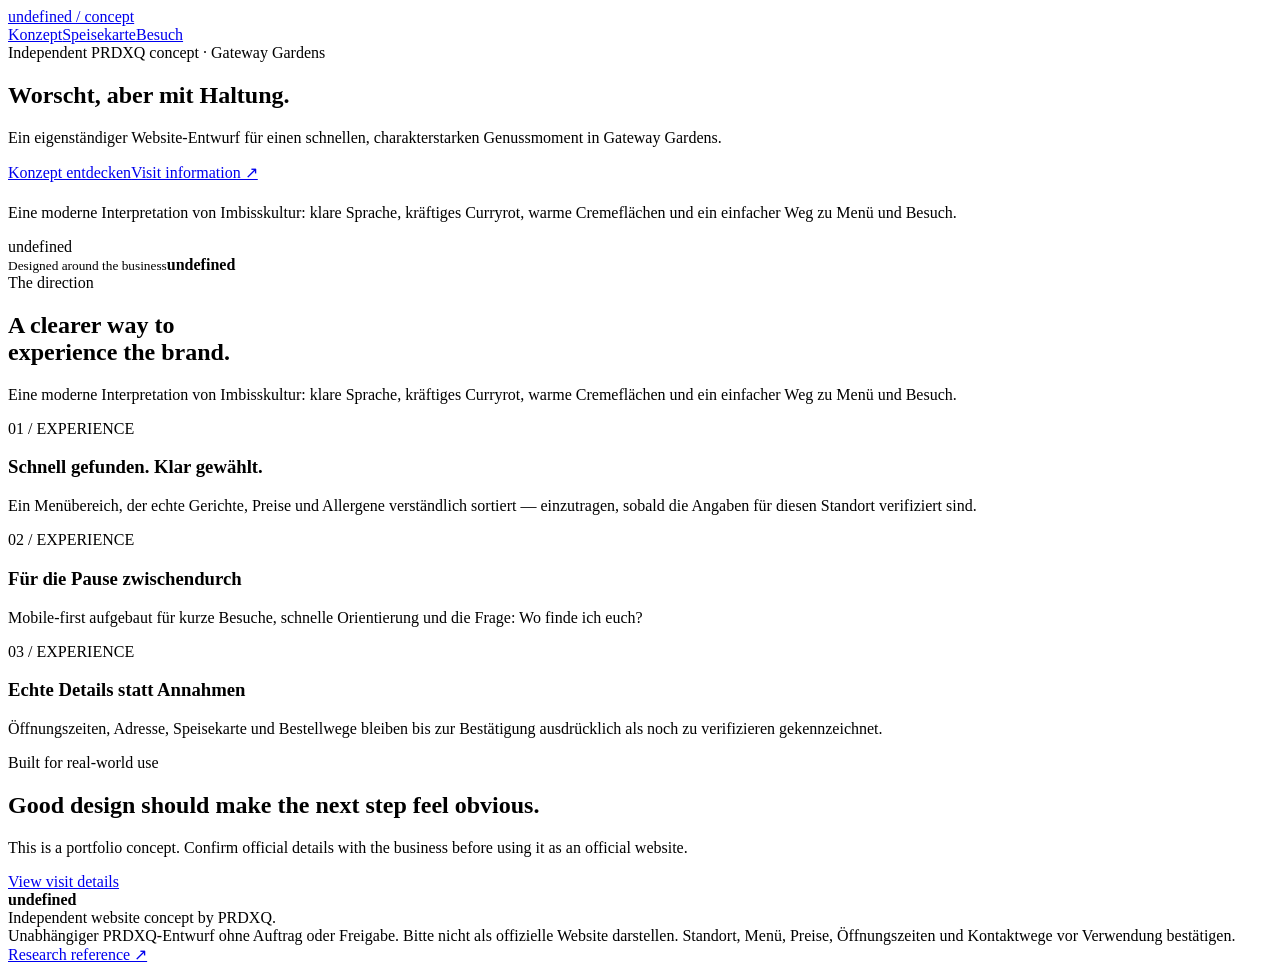
==== index.html @ 47498a8e "Build undefined multi-page concept: index.html" ====
<!doctype html><html lang="de"><head><meta charset="utf-8"><meta name="viewport" content="width=device-width, initial-scale=1"><meta name="description" content="Ein eigenständiger Website-Entwurf für einen schnellen, charakterstarken Genussmoment in Gateway Gardens."><meta name="theme-color" content="#d94c36"><title>undefined · Concept · undefined | PRDXQ Concept</title><link rel="stylesheet" href="assets/styles.css"></head><body><header class="bar"><a class="brand" href="index.html">undefined<span style="color:var(--accent)"> / concept</span></a><nav class="nav" aria-label="Main navigation"><a href="index.html" aria-current="page">Konzept</a><a href="speisekarte.html" >Speisekarte</a><a href="besuch.html" >Besuch</a></nav></header><main><section class="hero wrap"><div class="hero-copy"><span class="eyebrow">Independent PRDXQ concept · Gateway Gardens</span><h1>Worscht, aber mit Haltung.</h1><p class="lead">Ein eigenständiger Website-Entwurf für einen schnellen, charakterstarken Genussmoment in Gateway Gardens.</p><div class="actions"><a class="btn" href="speisekarte.html">Konzept entdecken</a><a class="btn alt" href="besuch.html">Visit information ↗</a></div><p class="section-intro" style="margin-top:22px">Eine moderne Interpretation von Imbisskultur: klare Sprache, kräftiges Curryrot, warme Cremeflächen und ein einfacher Weg zu Menü und Besuch.</p></div><div class="visual" aria-label="Abstract concept artwork"><div class="orbit"></div><div class="orbit two"></div><div class="visual-word">undefined</div><div class="orb"></div><div class="stamp"><small>Designed around the business</small><strong>undefined</strong></div></div></section><section class="section wrap"><div class="section-head"><div><span class="eyebrow">The direction</span><h2>A clearer way to<br>experience the brand.</h2></div><p class="section-intro">Eine moderne Interpretation von Imbisskultur: klare Sprache, kräftiges Curryrot, warme Cremeflächen und ein einfacher Weg zu Menü und Besuch.</p></div><div class="cards"><article class="card"><span class="num">01 / EXPERIENCE</span><h3>Schnell gefunden. Klar gewählt.</h3><p>Ein Menübereich, der echte Gerichte, Preise und Allergene verständlich sortiert — einzutragen, sobald die Angaben für diesen Standort verifiziert sind.</p></article><article class="card"><span class="num">02 / EXPERIENCE</span><h3>Für die Pause zwischendurch</h3><p>Mobile-first aufgebaut für kurze Besuche, schnelle Orientierung und die Frage: Wo finde ich euch?</p></article><article class="card"><span class="num">03 / EXPERIENCE</span><h3>Echte Details statt Annahmen</h3><p>Öffnungszeiten, Adresse, Speisekarte und Bestellwege bleiben bis zur Bestätigung ausdrücklich als noch zu verifizieren gekennzeichnet.</p></article></div></section><section class="wrap section"><div class="banner"><div><span class="eyebrow" style="color:var(--secondary)">Built for real-world use</span><h2>Good design should make the next step feel obvious.</h2><p>This is a portfolio concept. Confirm official details with the business before using it as an official website.</p></div><div><a class="btn" href="besuch.html">View visit details</a></div></div></section></main><footer class="wrap footer"><div><strong>undefined</strong><br>Independent website concept by PRDXQ.</div><div>Unabhängiger PRDXQ-Entwurf ohne Auftrag oder Freigabe. Bitte nicht als offizielle Website darstellen. Standort, Menü, Preise, Öffnungszeiten und Kontaktwege vor Verwendung bestätigen.<br><a href="https://www.gateway-gardens.de/en/life/" target="_blank" rel="noreferrer">Research reference ↗</a></div></footer></body></html>
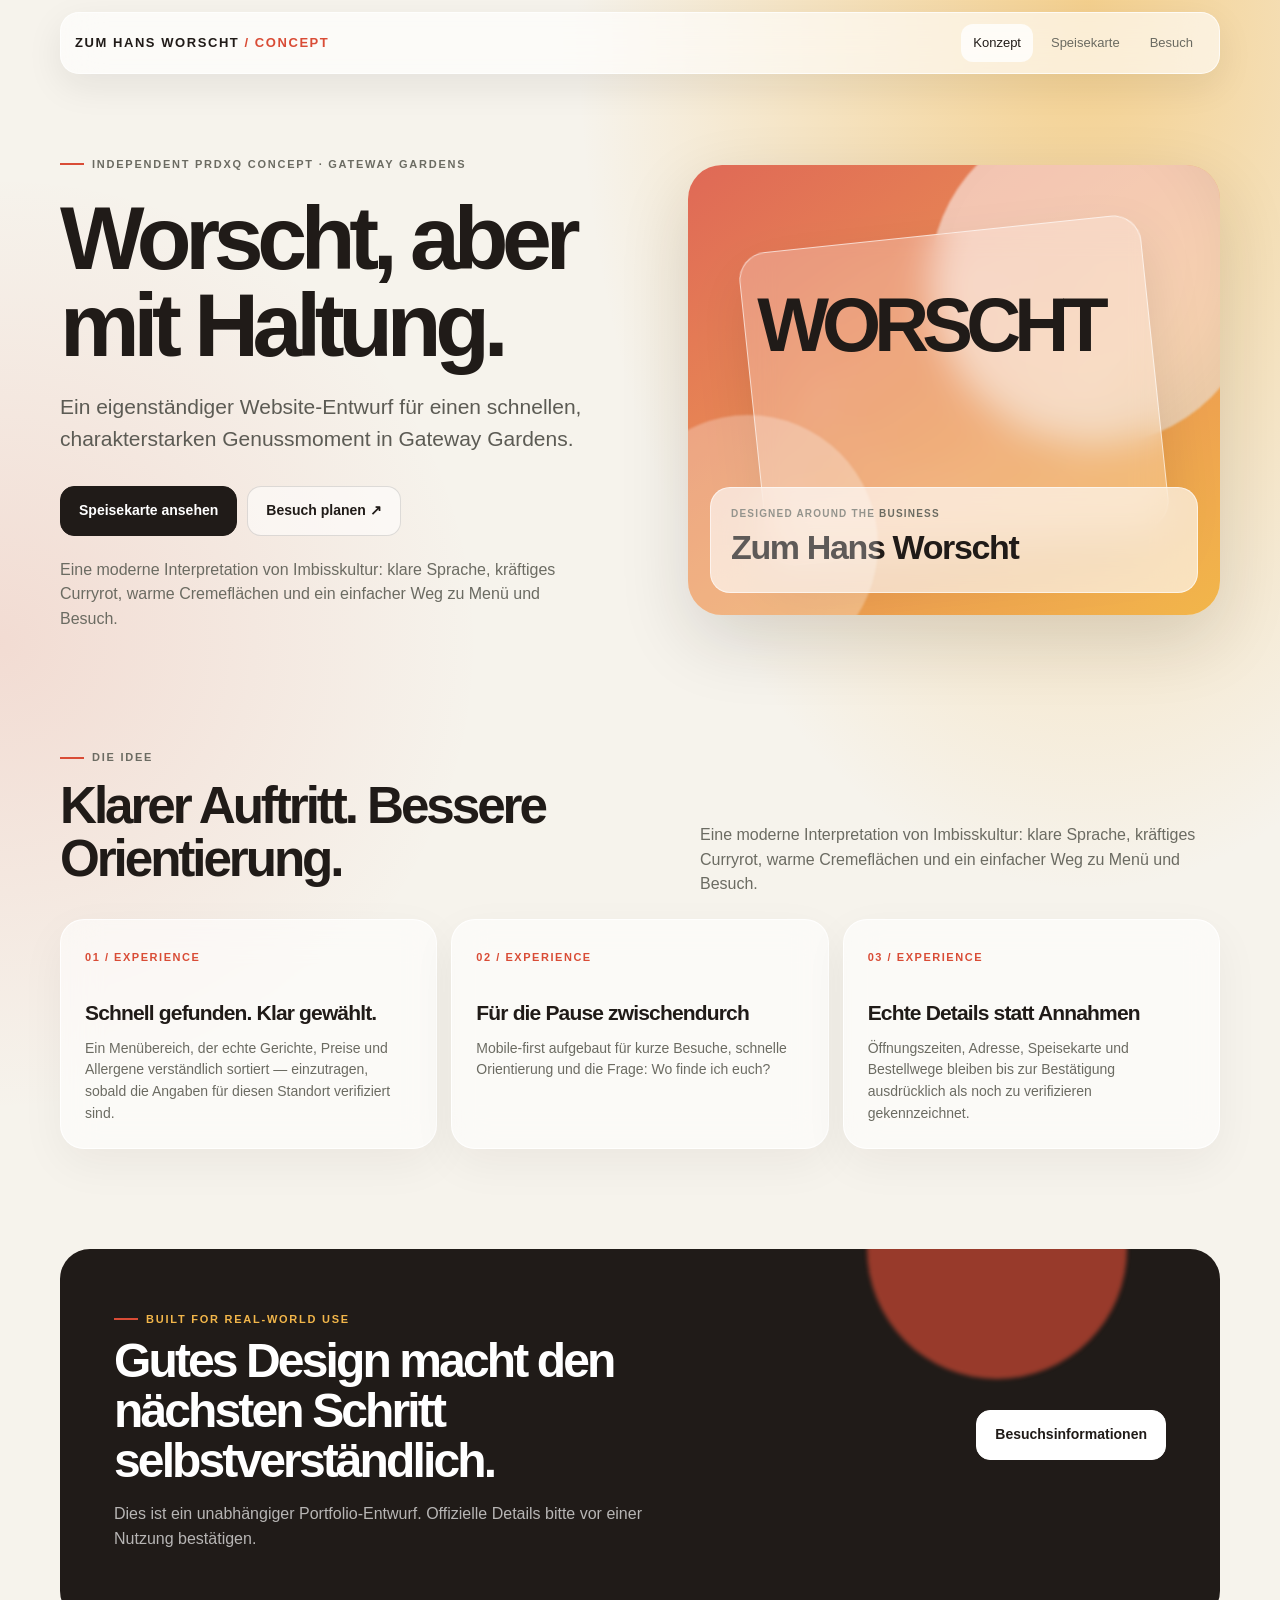
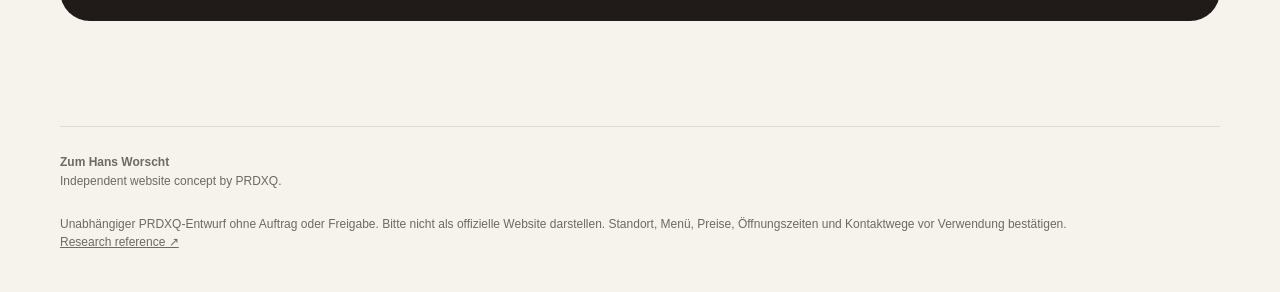
==== commit 7c40abc6: "Build Zum Hans Worscht multi-page concept" ====
--- a/index.html
+++ b/index.html
@@ -1 +1 @@
-<!doctype html><html lang="de"><head><meta charset="utf-8"><meta name="viewport" content="width=device-width, initial-scale=1"><meta name="description" content="Ein eigenständiger Website-Entwurf für einen schnellen, charakterstarken Genussmoment in Gateway Gardens."><meta name="theme-color" content="#d94c36"><title>undefined · Concept · undefined | PRDXQ Concept</title><link rel="stylesheet" href="assets/styles.css"></head><body><header class="bar"><a class="brand" href="index.html">undefined<span style="color:var(--accent)"> / concept</span></a><nav class="nav" aria-label="Main navigation"><a href="index.html" aria-current="page">Konzept</a><a href="speisekarte.html" >Speisekarte</a><a href="besuch.html" >Besuch</a></nav></header><main><section class="hero wrap"><div class="hero-copy"><span class="eyebrow">Independent PRDXQ concept · Gateway Gardens</span><h1>Worscht, aber mit Haltung.</h1><p class="lead">Ein eigenständiger Website-Entwurf für einen schnellen, charakterstarken Genussmoment in Gateway Gardens.</p><div class="actions"><a class="btn" href="speisekarte.html">Konzept entdecken</a><a class="btn alt" href="besuch.html">Visit information ↗</a></div><p class="section-intro" style="margin-top:22px">Eine moderne Interpretation von Imbisskultur: klare Sprache, kräftiges Curryrot, warme Cremeflächen und ein einfacher Weg zu Menü und Besuch.</p></div><div class="visual" aria-label="Abstract concept artwork"><div class="orbit"></div><div class="orbit two"></div><div class="visual-word">undefined</div><div class="orb"></div><div class="stamp"><small>Designed around the business</small><strong>undefined</strong></div></div></section><section class="section wrap"><div class="section-head"><div><span class="eyebrow">The direction</span><h2>A clearer way to<br>experience the brand.</h2></div><p class="section-intro">Eine moderne Interpretation von Imbisskultur: klare Sprache, kräftiges Curryrot, warme Cremeflächen und ein einfacher Weg zu Menü und Besuch.</p></div><div class="cards"><article class="card"><span class="num">01 / EXPERIENCE</span><h3>Schnell gefunden. Klar gewählt.</h3><p>Ein Menübereich, der echte Gerichte, Preise und Allergene verständlich sortiert — einzutragen, sobald die Angaben für diesen Standort verifiziert sind.</p></article><article class="card"><span class="num">02 / EXPERIENCE</span><h3>Für die Pause zwischendurch</h3><p>Mobile-first aufgebaut für kurze Besuche, schnelle Orientierung und die Frage: Wo finde ich euch?</p></article><article class="card"><span class="num">03 / EXPERIENCE</span><h3>Echte Details statt Annahmen</h3><p>Öffnungszeiten, Adresse, Speisekarte und Bestellwege bleiben bis zur Bestätigung ausdrücklich als noch zu verifizieren gekennzeichnet.</p></article></div></section><section class="wrap section"><div class="banner"><div><span class="eyebrow" style="color:var(--secondary)">Built for real-world use</span><h2>Good design should make the next step feel obvious.</h2><p>This is a portfolio concept. Confirm official details with the business before using it as an official website.</p></div><div><a class="btn" href="besuch.html">View visit details</a></div></div></section></main><footer class="wrap footer"><div><strong>undefined</strong><br>Independent website concept by PRDXQ.</div><div>Unabhängiger PRDXQ-Entwurf ohne Auftrag oder Freigabe. Bitte nicht als offizielle Website darstellen. Standort, Menü, Preise, Öffnungszeiten und Kontaktwege vor Verwendung bestätigen.<br><a href="https://www.gateway-gardens.de/en/life/" target="_blank" rel="noreferrer">Research reference ↗</a></div></footer></body></html>+<!doctype html><html lang="de"><head><meta charset="utf-8"><meta name="viewport" content="width=device-width, initial-scale=1"><meta name="description" content="Ein eigenständiger Website-Entwurf für einen schnellen, charakterstarken Genussmoment in Gateway Gardens."><meta name="theme-color" content="#d94c36"><title>Zum Hans Worscht · Concept · Zum Hans Worscht | PRDXQ Concept</title><link rel="stylesheet" href="assets/styles.css"></head><body><header class="bar"><a class="brand" href="index.html">Zum Hans Worscht<span style="color:var(--accent)"> / concept</span></a><nav class="nav" aria-label="Main navigation"><a href="index.html" aria-current="page">Konzept</a><a href="speisekarte.html" >Speisekarte</a><a href="besuch.html" >Besuch</a></nav></header><main><section class="hero wrap"><div><span class="eyebrow">Independent PRDXQ concept · Gateway Gardens</span><h1>Worscht, aber mit Haltung.</h1><p class="lead">Ein eigenständiger Website-Entwurf für einen schnellen, charakterstarken Genussmoment in Gateway Gardens.</p><div class="actions"><a class="btn" href="speisekarte.html">Speisekarte ansehen</a><a class="btn alt" href="besuch.html">Besuch planen ↗</a></div><p class="section-intro" style="margin-top:22px">Eine moderne Interpretation von Imbisskultur: klare Sprache, kräftiges Curryrot, warme Cremeflächen und ein einfacher Weg zu Menü und Besuch.</p></div><div class="visual" aria-label="Abstract concept artwork"><div class="orbit"></div><div class="orbit two"></div><div class="visual-word">WORSCHT</div><div class="orb"></div><div class="stamp"><small>Designed around the business</small><strong>Zum Hans Worscht</strong></div></div></section><section class="section wrap"><div class="section-head"><div><span class="eyebrow">Die Idee</span><h2>Klarer Auftritt. Bessere Orientierung.</h2></div><p class="section-intro">Eine moderne Interpretation von Imbisskultur: klare Sprache, kräftiges Curryrot, warme Cremeflächen und ein einfacher Weg zu Menü und Besuch.</p></div><div class="cards"><article class="card"><span class="num">01 / EXPERIENCE</span><h3>Schnell gefunden. Klar gewählt.</h3><p>Ein Menübereich, der echte Gerichte, Preise und Allergene verständlich sortiert — einzutragen, sobald die Angaben für diesen Standort verifiziert sind.</p></article><article class="card"><span class="num">02 / EXPERIENCE</span><h3>Für die Pause zwischendurch</h3><p>Mobile-first aufgebaut für kurze Besuche, schnelle Orientierung und die Frage: Wo finde ich euch?</p></article><article class="card"><span class="num">03 / EXPERIENCE</span><h3>Echte Details statt Annahmen</h3><p>Öffnungszeiten, Adresse, Speisekarte und Bestellwege bleiben bis zur Bestätigung ausdrücklich als noch zu verifizieren gekennzeichnet.</p></article></div></section><section class="wrap section"><div class="banner"><div><span class="eyebrow" style="color:var(--secondary)">Built for real-world use</span><h2>Gutes Design macht den nächsten Schritt selbstverständlich.</h2><p>Dies ist ein unabhängiger Portfolio-Entwurf. Offizielle Details bitte vor einer Nutzung bestätigen.</p></div><div><a class="btn" href="besuch.html">Besuchsinformationen</a></div></div></section></main><footer class="wrap footer"><div><strong>Zum Hans Worscht</strong><br>Independent website concept by PRDXQ.</div><div>Unabhängiger PRDXQ-Entwurf ohne Auftrag oder Freigabe. Bitte nicht als offizielle Website darstellen. Standort, Menü, Preise, Öffnungszeiten und Kontaktwege vor Verwendung bestätigen.<br><a href="https://www.gateway-gardens.de/en/life/" target="_blank" rel="noreferrer">Research reference ↗</a></div></footer></body></html>
--- a/assets/styles.css
+++ b/assets/styles.css
@@ -0,0 +1 @@
+:root{--accent:#d94c36;--secondary:#f2b64a;--ink:#201b18;--paper:#f6f3ec;--muted:#6b6b62;--glass:rgba(255,255,255,.58);--line:rgba(255,255,255,.72)}*{box-sizing:border-box}html{scroll-behavior:smooth}body{margin:0;background:radial-gradient(ellipse at 85% 0%,color-mix(in srgb,var(--secondary) 58%,transparent),transparent 32rem),radial-gradient(ellipse at 0% 34%,color-mix(in srgb,var(--accent) 14%,transparent),transparent 30rem),var(--paper);color:var(--ink);font-family:Inter,-apple-system,BlinkMacSystemFont,"Segoe UI",sans-serif;line-height:1.55}a{color:inherit}.wrap{width:min(1160px,calc(100% - 40px));margin:auto}.bar{position:sticky;top:10px;z-index:5;width:min(1160px,calc(100% - 24px));margin:12px auto 0;padding:11px 14px;display:flex;align-items:center;justify-content:space-between;gap:16px;border:1px solid var(--line);border-radius:19px;background:rgba(255,255,255,.62);backdrop-filter:blur(20px);box-shadow:0 12px 36px rgba(28,24,20,.08)}.brand{text-decoration:none;font-size:13px;font-weight:850;letter-spacing:.12em;text-transform:uppercase;white-space:nowrap}.nav{display:flex;gap:6px;flex-wrap:wrap;justify-content:flex-end}.nav a{text-decoration:none;padding:9px 12px;border-radius:12px;font-size:13px;color:var(--muted)}.nav a:hover,.nav a[aria-current=page]{background:rgba(255,255,255,.78);color:var(--ink)}.hero{min-height:610px;display:grid;grid-template-columns:1.05fr .95fr;align-items:center;gap:40px;padding:74px 0 60px}.eyebrow{display:inline-flex;align-items:center;gap:8px;font-size:11px;letter-spacing:.16em;text-transform:uppercase;font-weight:800;color:var(--muted)}.eyebrow:before{content:"";width:24px;height:2px;background:var(--accent)}h1{font-size:clamp(46px,7vw,90px);line-height:.97;letter-spacing:-.07em;max-width:760px;margin:22px 0}.lead{max-width:550px;font-size:clamp(17px,2vw,21px);color:#5c5b54}.actions{display:flex;gap:10px;flex-wrap:wrap;margin-top:30px}.btn{display:inline-flex;align-items:center;justify-content:center;padding:13px 18px;border-radius:14px;text-decoration:none;font-weight:750;font-size:14px;background:var(--ink);color:#fff;border:1px solid var(--ink);transition:transform .2s,box-shadow .2s}.btn:hover{transform:translateY(-2px);box-shadow:0 10px 22px rgba(0,0,0,.12)}.btn.alt{color:var(--ink);background:rgba(255,255,255,.55);border-color:rgba(0,0,0,.12)}.visual{min-height:450px;position:relative;border-radius:34px;overflow:hidden;background:linear-gradient(145deg,color-mix(in srgb,var(--accent) 84%,white),var(--secondary));box-shadow:0 26px 70px rgba(34,27,20,.14)}.visual:before,.visual:after{content:"";position:absolute;border-radius:50%;filter:blur(1px)}.visual:before{width:330px;height:330px;right:-40px;top:-50px;background:rgba(255,255,255,.55);box-shadow:inset -28px -18px 60px rgba(0,0,0,.06)}.visual:after{width:260px;height:260px;left:-70px;bottom:-60px;background:rgba(255,255,255,.28)}.visual .orb{position:absolute;inset:15% 12%;border:1px solid rgba(255,255,255,.62);border-radius:28px;background:rgba(255,255,255,.24);backdrop-filter:blur(18px);transform:rotate(-6deg);box-shadow:0 24px 55px rgba(0,0,0,.1)}.visual .stamp{position:absolute;bottom:22px;left:22px;right:22px;border:1px solid rgba(255,255,255,.6);background:rgba(255,255,255,.64);backdrop-filter:blur(20px);border-radius:20px;padding:18px 20px}.stamp small{display:block;letter-spacing:.12em;text-transform:uppercase;color:var(--muted);font-size:10px;font-weight:800}.stamp strong{font-size:clamp(22px,3vw,34px);letter-spacing:-.04em}.orbit{position:absolute;inset:26% 22%;border:1px solid rgba(255,255,255,.75);border-radius:50%;transform:rotate(22deg)}.orbit.two{inset:33% 12%;transform:rotate(-34deg)}.visual-word{position:absolute;z-index:1;top:28%;left:13%;right:10%;font-size:clamp(40px,6vw,76px);line-height:.9;letter-spacing:-.09em;font-weight:900}.section{padding:50px 0}.section-head{display:flex;align-items:end;justify-content:space-between;gap:24px;margin-bottom:22px}.section h2{font-size:clamp(30px,4vw,52px);letter-spacing:-.06em;line-height:1.04;margin:12px 0}.section-intro{max-width:520px;color:var(--muted);margin:0}.cards{display:grid;grid-template-columns:repeat(3,1fr);gap:14px}.card{border:1px solid rgba(255,255,255,.86);border-radius:24px;padding:24px;background:var(--glass);backdrop-filter:blur(18px);box-shadow:0 15px 45px rgba(32,25,18,.05);min-height:205px}.num{font-size:11px;letter-spacing:.14em;font-weight:850;color:var(--accent)}.card h3{font-size:21px;letter-spacing:-.04em;margin:28px 0 8px}.card p{color:var(--muted);font-size:14px;margin:0}.banner{border-radius:30px;padding:clamp(25px,5vw,54px);background:var(--ink);color:#fff;display:flex;align-items:center;justify-content:space-between;gap:28px;overflow:hidden;position:relative}.banner:after{content:"";position:absolute;width:260px;height:260px;border-radius:50%;right:8%;top:-130px;background:var(--accent);opacity:.65;filter:blur(2px)}.banner>div{position:relative;z-index:1}.banner h2{font-size:clamp(28px,4vw,48px);margin:8px 0;max-width:650px}.banner p{color:rgba(255,255,255,.68);max-width:580px}.banner .btn{background:#fff;color:var(--ink);border-color:#fff}.notice{border-left:3px solid var(--accent);padding:12px 16px;background:rgba(255,255,255,.55);border-radius:0 14px 14px 0;font-size:12px;color:#58574f}.footer{margin-top:55px;padding:26px 0 40px;border-top:1px solid rgba(0,0,0,.1);display:flex;justify-content:space-between;gap:24px;flex-wrap:wrap;color:var(--muted);font-size:12px}.footer a{color:inherit}@media(max-width:760px){.wrap{width:min(100% - 28px,580px)}.bar{align-items:flex-start;flex-direction:column;gap:8px;border-radius:17px;top:6px}.nav{justify-content:flex-start;width:100%}.nav a{padding:8px 9px;font-size:12px}.hero{grid-template-columns:1fr;gap:24px;padding:54px 0 28px;min-height:unset}.visual{min-height:330px}.cards{grid-template-columns:1fr}.section{padding:35px 0}.section-head{display:block}.section-intro{margin-top:14px}.banner{align-items:flex-start;flex-direction:column}.footer{display:block}.footer>*{margin-bottom:8px}}@media(prefers-reduced-motion:reduce){html{scroll-behavior:auto}*,*:before,*:after{transition:none!important;animation:none!important}}
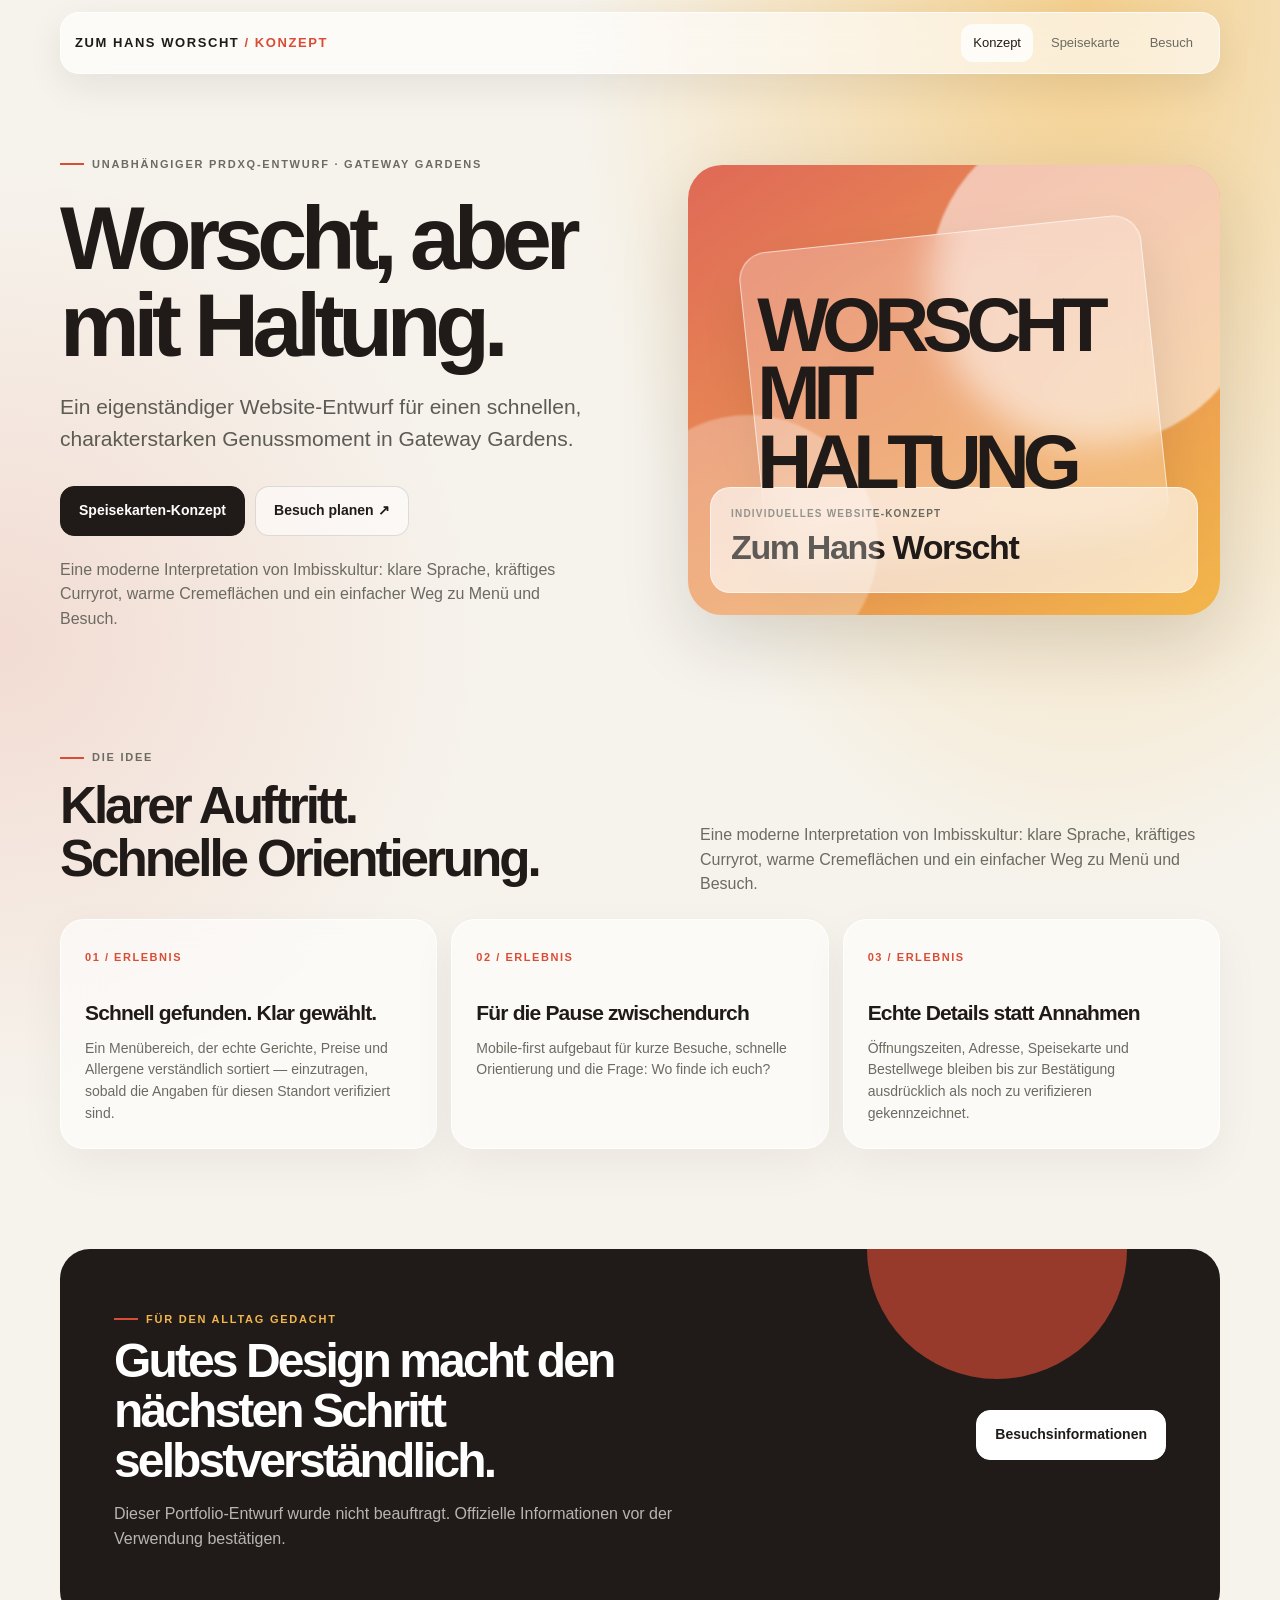
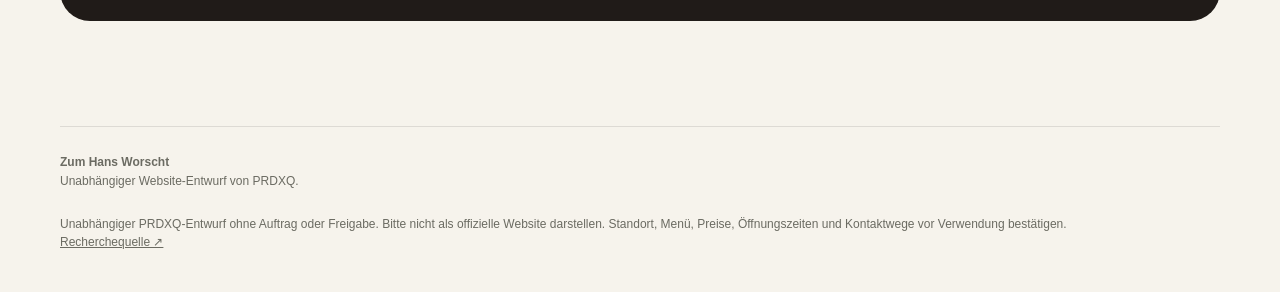
==== commit 8fd4a710: "Build Zum Hans Worscht multi-page concept" ====
--- a/index.html
+++ b/index.html
@@ -1 +1 @@
-<!doctype html><html lang="de"><head><meta charset="utf-8"><meta name="viewport" content="width=device-width, initial-scale=1"><meta name="description" content="Ein eigenständiger Website-Entwurf für einen schnellen, charakterstarken Genussmoment in Gateway Gardens."><meta name="theme-color" content="#d94c36"><title>Zum Hans Worscht · Concept · Zum Hans Worscht | PRDXQ Concept</title><link rel="stylesheet" href="assets/styles.css"></head><body><header class="bar"><a class="brand" href="index.html">Zum Hans Worscht<span style="color:var(--accent)"> / concept</span></a><nav class="nav" aria-label="Main navigation"><a href="index.html" aria-current="page">Konzept</a><a href="speisekarte.html" >Speisekarte</a><a href="besuch.html" >Besuch</a></nav></header><main><section class="hero wrap"><div><span class="eyebrow">Independent PRDXQ concept · Gateway Gardens</span><h1>Worscht, aber mit Haltung.</h1><p class="lead">Ein eigenständiger Website-Entwurf für einen schnellen, charakterstarken Genussmoment in Gateway Gardens.</p><div class="actions"><a class="btn" href="speisekarte.html">Speisekarte ansehen</a><a class="btn alt" href="besuch.html">Besuch planen ↗</a></div><p class="section-intro" style="margin-top:22px">Eine moderne Interpretation von Imbisskultur: klare Sprache, kräftiges Curryrot, warme Cremeflächen und ein einfacher Weg zu Menü und Besuch.</p></div><div class="visual" aria-label="Abstract concept artwork"><div class="orbit"></div><div class="orbit two"></div><div class="visual-word">WORSCHT</div><div class="orb"></div><div class="stamp"><small>Designed around the business</small><strong>Zum Hans Worscht</strong></div></div></section><section class="section wrap"><div class="section-head"><div><span class="eyebrow">Die Idee</span><h2>Klarer Auftritt. Bessere Orientierung.</h2></div><p class="section-intro">Eine moderne Interpretation von Imbisskultur: klare Sprache, kräftiges Curryrot, warme Cremeflächen und ein einfacher Weg zu Menü und Besuch.</p></div><div class="cards"><article class="card"><span class="num">01 / EXPERIENCE</span><h3>Schnell gefunden. Klar gewählt.</h3><p>Ein Menübereich, der echte Gerichte, Preise und Allergene verständlich sortiert — einzutragen, sobald die Angaben für diesen Standort verifiziert sind.</p></article><article class="card"><span class="num">02 / EXPERIENCE</span><h3>Für die Pause zwischendurch</h3><p>Mobile-first aufgebaut für kurze Besuche, schnelle Orientierung und die Frage: Wo finde ich euch?</p></article><article class="card"><span class="num">03 / EXPERIENCE</span><h3>Echte Details statt Annahmen</h3><p>Öffnungszeiten, Adresse, Speisekarte und Bestellwege bleiben bis zur Bestätigung ausdrücklich als noch zu verifizieren gekennzeichnet.</p></article></div></section><section class="wrap section"><div class="banner"><div><span class="eyebrow" style="color:var(--secondary)">Built for real-world use</span><h2>Gutes Design macht den nächsten Schritt selbstverständlich.</h2><p>Dies ist ein unabhängiger Portfolio-Entwurf. Offizielle Details bitte vor einer Nutzung bestätigen.</p></div><div><a class="btn" href="besuch.html">Besuchsinformationen</a></div></div></section></main><footer class="wrap footer"><div><strong>Zum Hans Worscht</strong><br>Independent website concept by PRDXQ.</div><div>Unabhängiger PRDXQ-Entwurf ohne Auftrag oder Freigabe. Bitte nicht als offizielle Website darstellen. Standort, Menü, Preise, Öffnungszeiten und Kontaktwege vor Verwendung bestätigen.<br><a href="https://www.gateway-gardens.de/en/life/" target="_blank" rel="noreferrer">Research reference ↗</a></div></footer></body></html>+<!doctype html><html lang="de"><head><meta charset="utf-8"><meta name="viewport" content="width=device-width, initial-scale=1"><meta name="description" content="Ein eigenständiger Website-Entwurf für einen schnellen, charakterstarken Genussmoment in Gateway Gardens."><meta name="theme-color" content="#d94c36"><title>Zum Hans Worscht · Konzept · Zum Hans Worscht | PRDXQ Konzept</title><link rel="stylesheet" href="assets/styles.css"></head><body><header class="bar"><a class="brand" href="index.html">Zum Hans Worscht<span style="color:var(--accent)"> / Konzept</span></a><nav class="nav" aria-label="Hauptnavigation"><a href="index.html" aria-current="page">Konzept</a><a href="speisekarte.html" >Speisekarte</a><a href="besuch.html" >Besuch</a></nav></header><main><section class="hero wrap"><div><span class="eyebrow">Unabhängiger PRDXQ-Entwurf · Gateway Gardens</span><h1>Worscht, aber mit Haltung.</h1><p class="lead">Ein eigenständiger Website-Entwurf für einen schnellen, charakterstarken Genussmoment in Gateway Gardens.</p><div class="actions"><a class="btn" href="speisekarte.html">Speisekarten-Konzept</a><a class="btn alt" href="besuch.html">Besuch planen ↗</a></div><p class="section-intro" style="margin-top:22px">Eine moderne Interpretation von Imbisskultur: klare Sprache, kräftiges Curryrot, warme Cremeflächen und ein einfacher Weg zu Menü und Besuch.</p></div><div class="visual"><div class="orbit"></div><div class="orbit two"></div><div class="visual-word">WORSCHT<br>MIT<br>HALTUNG</div><div class="orb"></div><div class="stamp"><small>Individuelles Website-Konzept</small><strong>Zum Hans Worscht</strong></div></div></section><section class="section wrap"><div class="section-head"><div><span class="eyebrow">Die Idee</span><h2>Klarer Auftritt.<br>Schnelle Orientierung.</h2></div><p class="section-intro">Eine moderne Interpretation von Imbisskultur: klare Sprache, kräftiges Curryrot, warme Cremeflächen und ein einfacher Weg zu Menü und Besuch.</p></div><div class="cards"><article class="card"><span class="num">01 / ERLEBNIS</span><h3>Schnell gefunden. Klar gewählt.</h3><p>Ein Menübereich, der echte Gerichte, Preise und Allergene verständlich sortiert — einzutragen, sobald die Angaben für diesen Standort verifiziert sind.</p></article><article class="card"><span class="num">02 / ERLEBNIS</span><h3>Für die Pause zwischendurch</h3><p>Mobile-first aufgebaut für kurze Besuche, schnelle Orientierung und die Frage: Wo finde ich euch?</p></article><article class="card"><span class="num">03 / ERLEBNIS</span><h3>Echte Details statt Annahmen</h3><p>Öffnungszeiten, Adresse, Speisekarte und Bestellwege bleiben bis zur Bestätigung ausdrücklich als noch zu verifizieren gekennzeichnet.</p></article></div></section><section class="wrap section"><div class="banner"><div><span class="eyebrow" style="color:var(--secondary)">Für den Alltag gedacht</span><h2>Gutes Design macht den nächsten Schritt selbstverständlich.</h2><p>Dieser Portfolio-Entwurf wurde nicht beauftragt. Offizielle Informationen vor der Verwendung bestätigen.</p></div><div><a class="btn" href="besuch.html">Besuchsinformationen</a></div></div></section></main><footer class="wrap footer"><div><strong>Zum Hans Worscht</strong><br>Unabhängiger Website-Entwurf von PRDXQ.</div><div>Unabhängiger PRDXQ-Entwurf ohne Auftrag oder Freigabe. Bitte nicht als offizielle Website darstellen. Standort, Menü, Preise, Öffnungszeiten und Kontaktwege vor Verwendung bestätigen.<br><a href="https://www.gateway-gardens.de/en/life/" target="_blank" rel="noreferrer">Recherchequelle ↗</a></div></footer></body></html>
--- a/assets/styles.css
+++ b/assets/styles.css
@@ -1 +1 @@
-:root{--accent:#d94c36;--secondary:#f2b64a;--ink:#201b18;--paper:#f6f3ec;--muted:#6b6b62;--glass:rgba(255,255,255,.58);--line:rgba(255,255,255,.72)}*{box-sizing:border-box}html{scroll-behavior:smooth}body{margin:0;background:radial-gradient(ellipse at 85% 0%,color-mix(in srgb,var(--secondary) 58%,transparent),transparent 32rem),radial-gradient(ellipse at 0% 34%,color-mix(in srgb,var(--accent) 14%,transparent),transparent 30rem),var(--paper);color:var(--ink);font-family:Inter,-apple-system,BlinkMacSystemFont,"Segoe UI",sans-serif;line-height:1.55}a{color:inherit}.wrap{width:min(1160px,calc(100% - 40px));margin:auto}.bar{position:sticky;top:10px;z-index:5;width:min(1160px,calc(100% - 24px));margin:12px auto 0;padding:11px 14px;display:flex;align-items:center;justify-content:space-between;gap:16px;border:1px solid var(--line);border-radius:19px;background:rgba(255,255,255,.62);backdrop-filter:blur(20px);box-shadow:0 12px 36px rgba(28,24,20,.08)}.brand{text-decoration:none;font-size:13px;font-weight:850;letter-spacing:.12em;text-transform:uppercase;white-space:nowrap}.nav{display:flex;gap:6px;flex-wrap:wrap;justify-content:flex-end}.nav a{text-decoration:none;padding:9px 12px;border-radius:12px;font-size:13px;color:var(--muted)}.nav a:hover,.nav a[aria-current=page]{background:rgba(255,255,255,.78);color:var(--ink)}.hero{min-height:610px;display:grid;grid-template-columns:1.05fr .95fr;align-items:center;gap:40px;padding:74px 0 60px}.eyebrow{display:inline-flex;align-items:center;gap:8px;font-size:11px;letter-spacing:.16em;text-transform:uppercase;font-weight:800;color:var(--muted)}.eyebrow:before{content:"";width:24px;height:2px;background:var(--accent)}h1{font-size:clamp(46px,7vw,90px);line-height:.97;letter-spacing:-.07em;max-width:760px;margin:22px 0}.lead{max-width:550px;font-size:clamp(17px,2vw,21px);color:#5c5b54}.actions{display:flex;gap:10px;flex-wrap:wrap;margin-top:30px}.btn{display:inline-flex;align-items:center;justify-content:center;padding:13px 18px;border-radius:14px;text-decoration:none;font-weight:750;font-size:14px;background:var(--ink);color:#fff;border:1px solid var(--ink);transition:transform .2s,box-shadow .2s}.btn:hover{transform:translateY(-2px);box-shadow:0 10px 22px rgba(0,0,0,.12)}.btn.alt{color:var(--ink);background:rgba(255,255,255,.55);border-color:rgba(0,0,0,.12)}.visual{min-height:450px;position:relative;border-radius:34px;overflow:hidden;background:linear-gradient(145deg,color-mix(in srgb,var(--accent) 84%,white),var(--secondary));box-shadow:0 26px 70px rgba(34,27,20,.14)}.visual:before,.visual:after{content:"";position:absolute;border-radius:50%;filter:blur(1px)}.visual:before{width:330px;height:330px;right:-40px;top:-50px;background:rgba(255,255,255,.55);box-shadow:inset -28px -18px 60px rgba(0,0,0,.06)}.visual:after{width:260px;height:260px;left:-70px;bottom:-60px;background:rgba(255,255,255,.28)}.visual .orb{position:absolute;inset:15% 12%;border:1px solid rgba(255,255,255,.62);border-radius:28px;background:rgba(255,255,255,.24);backdrop-filter:blur(18px);transform:rotate(-6deg);box-shadow:0 24px 55px rgba(0,0,0,.1)}.visual .stamp{position:absolute;bottom:22px;left:22px;right:22px;border:1px solid rgba(255,255,255,.6);background:rgba(255,255,255,.64);backdrop-filter:blur(20px);border-radius:20px;padding:18px 20px}.stamp small{display:block;letter-spacing:.12em;text-transform:uppercase;color:var(--muted);font-size:10px;font-weight:800}.stamp strong{font-size:clamp(22px,3vw,34px);letter-spacing:-.04em}.orbit{position:absolute;inset:26% 22%;border:1px solid rgba(255,255,255,.75);border-radius:50%;transform:rotate(22deg)}.orbit.two{inset:33% 12%;transform:rotate(-34deg)}.visual-word{position:absolute;z-index:1;top:28%;left:13%;right:10%;font-size:clamp(40px,6vw,76px);line-height:.9;letter-spacing:-.09em;font-weight:900}.section{padding:50px 0}.section-head{display:flex;align-items:end;justify-content:space-between;gap:24px;margin-bottom:22px}.section h2{font-size:clamp(30px,4vw,52px);letter-spacing:-.06em;line-height:1.04;margin:12px 0}.section-intro{max-width:520px;color:var(--muted);margin:0}.cards{display:grid;grid-template-columns:repeat(3,1fr);gap:14px}.card{border:1px solid rgba(255,255,255,.86);border-radius:24px;padding:24px;background:var(--glass);backdrop-filter:blur(18px);box-shadow:0 15px 45px rgba(32,25,18,.05);min-height:205px}.num{font-size:11px;letter-spacing:.14em;font-weight:850;color:var(--accent)}.card h3{font-size:21px;letter-spacing:-.04em;margin:28px 0 8px}.card p{color:var(--muted);font-size:14px;margin:0}.banner{border-radius:30px;padding:clamp(25px,5vw,54px);background:var(--ink);color:#fff;display:flex;align-items:center;justify-content:space-between;gap:28px;overflow:hidden;position:relative}.banner:after{content:"";position:absolute;width:260px;height:260px;border-radius:50%;right:8%;top:-130px;background:var(--accent);opacity:.65;filter:blur(2px)}.banner>div{position:relative;z-index:1}.banner h2{font-size:clamp(28px,4vw,48px);margin:8px 0;max-width:650px}.banner p{color:rgba(255,255,255,.68);max-width:580px}.banner .btn{background:#fff;color:var(--ink);border-color:#fff}.notice{border-left:3px solid var(--accent);padding:12px 16px;background:rgba(255,255,255,.55);border-radius:0 14px 14px 0;font-size:12px;color:#58574f}.footer{margin-top:55px;padding:26px 0 40px;border-top:1px solid rgba(0,0,0,.1);display:flex;justify-content:space-between;gap:24px;flex-wrap:wrap;color:var(--muted);font-size:12px}.footer a{color:inherit}@media(max-width:760px){.wrap{width:min(100% - 28px,580px)}.bar{align-items:flex-start;flex-direction:column;gap:8px;border-radius:17px;top:6px}.nav{justify-content:flex-start;width:100%}.nav a{padding:8px 9px;font-size:12px}.hero{grid-template-columns:1fr;gap:24px;padding:54px 0 28px;min-height:unset}.visual{min-height:330px}.cards{grid-template-columns:1fr}.section{padding:35px 0}.section-head{display:block}.section-intro{margin-top:14px}.banner{align-items:flex-start;flex-direction:column}.footer{display:block}.footer>*{margin-bottom:8px}}@media(prefers-reduced-motion:reduce){html{scroll-behavior:auto}*,*:before,*:after{transition:none!important;animation:none!important}}+:root{--accent:#d94c36;--secondary:#f2b64a;--ink:#201b18;--paper:#f6f3ec;--muted:#6b6b62;--glass:rgba(255,255,255,.58);--line:rgba(255,255,255,.72)}*{box-sizing:border-box}html{scroll-behavior:smooth}body{margin:0;background:radial-gradient(ellipse at 85% 0%,color-mix(in srgb,var(--secondary) 58%,transparent),transparent 32rem),radial-gradient(ellipse at 0% 34%,color-mix(in srgb,var(--accent) 14%,transparent),transparent 30rem),var(--paper);color:var(--ink);font-family:Inter,-apple-system,BlinkMacSystemFont,"Segoe UI",sans-serif;line-height:1.55}a{color:inherit}.wrap{width:min(1160px,calc(100% - 40px));margin:auto}.bar{position:sticky;top:10px;z-index:5;width:min(1160px,calc(100% - 24px));margin:12px auto 0;padding:11px 14px;display:flex;align-items:center;justify-content:space-between;gap:16px;border:1px solid var(--line);border-radius:19px;background:rgba(255,255,255,.62);backdrop-filter:blur(20px);box-shadow:0 12px 36px rgba(28,24,20,.08)}.brand{text-decoration:none;font-size:13px;font-weight:850;letter-spacing:.12em;text-transform:uppercase;white-space:nowrap}.nav{display:flex;gap:6px;flex-wrap:wrap;justify-content:flex-end}.nav a{text-decoration:none;padding:9px 12px;border-radius:12px;font-size:13px;color:var(--muted)}.nav a:hover,.nav a[aria-current=page]{background:rgba(255,255,255,.78);color:var(--ink)}.hero{min-height:610px;display:grid;grid-template-columns:1.05fr .95fr;align-items:center;gap:40px;padding:74px 0 60px}.eyebrow{display:inline-flex;align-items:center;gap:8px;font-size:11px;letter-spacing:.16em;text-transform:uppercase;font-weight:800;color:var(--muted)}.eyebrow:before{content:"";width:24px;height:2px;background:var(--accent)}h1{font-size:clamp(46px,7vw,90px);line-height:.97;letter-spacing:-.07em;max-width:760px;margin:22px 0}.lead{max-width:550px;font-size:clamp(17px,2vw,21px);color:#5c5b54}.actions{display:flex;gap:10px;flex-wrap:wrap;margin-top:30px}.btn{display:inline-flex;align-items:center;justify-content:center;padding:13px 18px;border-radius:14px;text-decoration:none;font-weight:750;font-size:14px;background:var(--ink);color:#fff;border:1px solid var(--ink);transition:transform .2s,box-shadow .2s}.btn:hover{transform:translateY(-2px);box-shadow:0 10px 22px rgba(0,0,0,.12)}.btn.alt{color:var(--ink);background:rgba(255,255,255,.55);border-color:rgba(0,0,0,.12)}.visual{min-height:450px;position:relative;border-radius:34px;overflow:hidden;background:linear-gradient(145deg,color-mix(in srgb,var(--accent) 84%,white),var(--secondary));box-shadow:0 26px 70px rgba(34,27,20,.14)}.visual:before,.visual:after{content:"";position:absolute;border-radius:50%;filter:blur(1px)}.visual:before{width:330px;height:330px;right:-40px;top:-50px;background:rgba(255,255,255,.55)}.visual:after{width:260px;height:260px;left:-70px;bottom:-60px;background:rgba(255,255,255,.28)}.visual .orb{position:absolute;inset:15% 12%;border:1px solid rgba(255,255,255,.62);border-radius:28px;background:rgba(255,255,255,.24);backdrop-filter:blur(18px);transform:rotate(-6deg);box-shadow:0 24px 55px rgba(0,0,0,.1)}.visual .stamp{position:absolute;bottom:22px;left:22px;right:22px;border:1px solid rgba(255,255,255,.6);background:rgba(255,255,255,.64);backdrop-filter:blur(20px);border-radius:20px;padding:18px 20px}.stamp small{display:block;letter-spacing:.12em;text-transform:uppercase;color:var(--muted);font-size:10px;font-weight:800}.stamp strong{font-size:clamp(22px,3vw,34px);letter-spacing:-.04em}.orbit{position:absolute;inset:26% 22%;border:1px solid rgba(255,255,255,.75);border-radius:50%;transform:rotate(22deg)}.orbit.two{inset:33% 12%;transform:rotate(-34deg)}.visual-word{position:absolute;z-index:1;top:28%;left:13%;right:10%;font-size:clamp(40px,6vw,76px);line-height:.9;letter-spacing:-.09em;font-weight:900;white-space:pre-line}.section{padding:50px 0}.section-head{display:flex;align-items:end;justify-content:space-between;gap:24px;margin-bottom:22px}.section h2{font-size:clamp(30px,4vw,52px);letter-spacing:-.06em;line-height:1.04;margin:12px 0}.section-intro{max-width:520px;color:var(--muted);margin:0}.cards{display:grid;grid-template-columns:repeat(3,1fr);gap:14px}.card{border:1px solid rgba(255,255,255,.86);border-radius:24px;padding:24px;background:var(--glass);backdrop-filter:blur(18px);box-shadow:0 15px 45px rgba(32,25,18,.05);min-height:205px}.num{font-size:11px;letter-spacing:.14em;font-weight:850;color:var(--accent)}.card h3{font-size:21px;letter-spacing:-.04em;margin:28px 0 8px}.card p{color:var(--muted);font-size:14px;margin:0}.banner{border-radius:30px;padding:clamp(25px,5vw,54px);background:var(--ink);color:#fff;display:flex;align-items:center;justify-content:space-between;gap:28px;overflow:hidden;position:relative}.banner:after{content:"";position:absolute;width:260px;height:260px;border-radius:50%;right:8%;top:-130px;background:var(--accent);opacity:.65}.banner>div{position:relative;z-index:1}.banner h2{font-size:clamp(28px,4vw,48px);margin:8px 0;max-width:650px}.banner p{color:rgba(255,255,255,.68);max-width:580px}.banner .btn{background:#fff;color:var(--ink);border-color:#fff}.notice{border-left:3px solid var(--accent);padding:12px 16px;background:rgba(255,255,255,.55);border-radius:0 14px 14px 0;font-size:12px;color:#58574f}.footer{margin-top:55px;padding:26px 0 40px;border-top:1px solid rgba(0,0,0,.1);display:flex;justify-content:space-between;gap:24px;flex-wrap:wrap;color:var(--muted);font-size:12px}.footer a{color:inherit}@media(max-width:760px){.wrap{width:min(100% - 28px,580px)}.bar{align-items:flex-start;flex-direction:column;gap:8px;border-radius:17px;top:6px}.nav{justify-content:flex-start;width:100%}.nav a{padding:8px 9px;font-size:12px}.hero{grid-template-columns:1fr;gap:24px;padding:54px 0 28px;min-height:unset}.visual{min-height:330px}.cards{grid-template-columns:1fr}.section{padding:35px 0}.section-head{display:block}.section-intro{margin-top:14px}.banner{align-items:flex-start;flex-direction:column}.footer{display:block}.footer>*{margin-bottom:8px}}@media(prefers-reduced-motion:reduce){html{scroll-behavior:auto}*,*:before,*:after{transition:none!important;animation:none!important}}
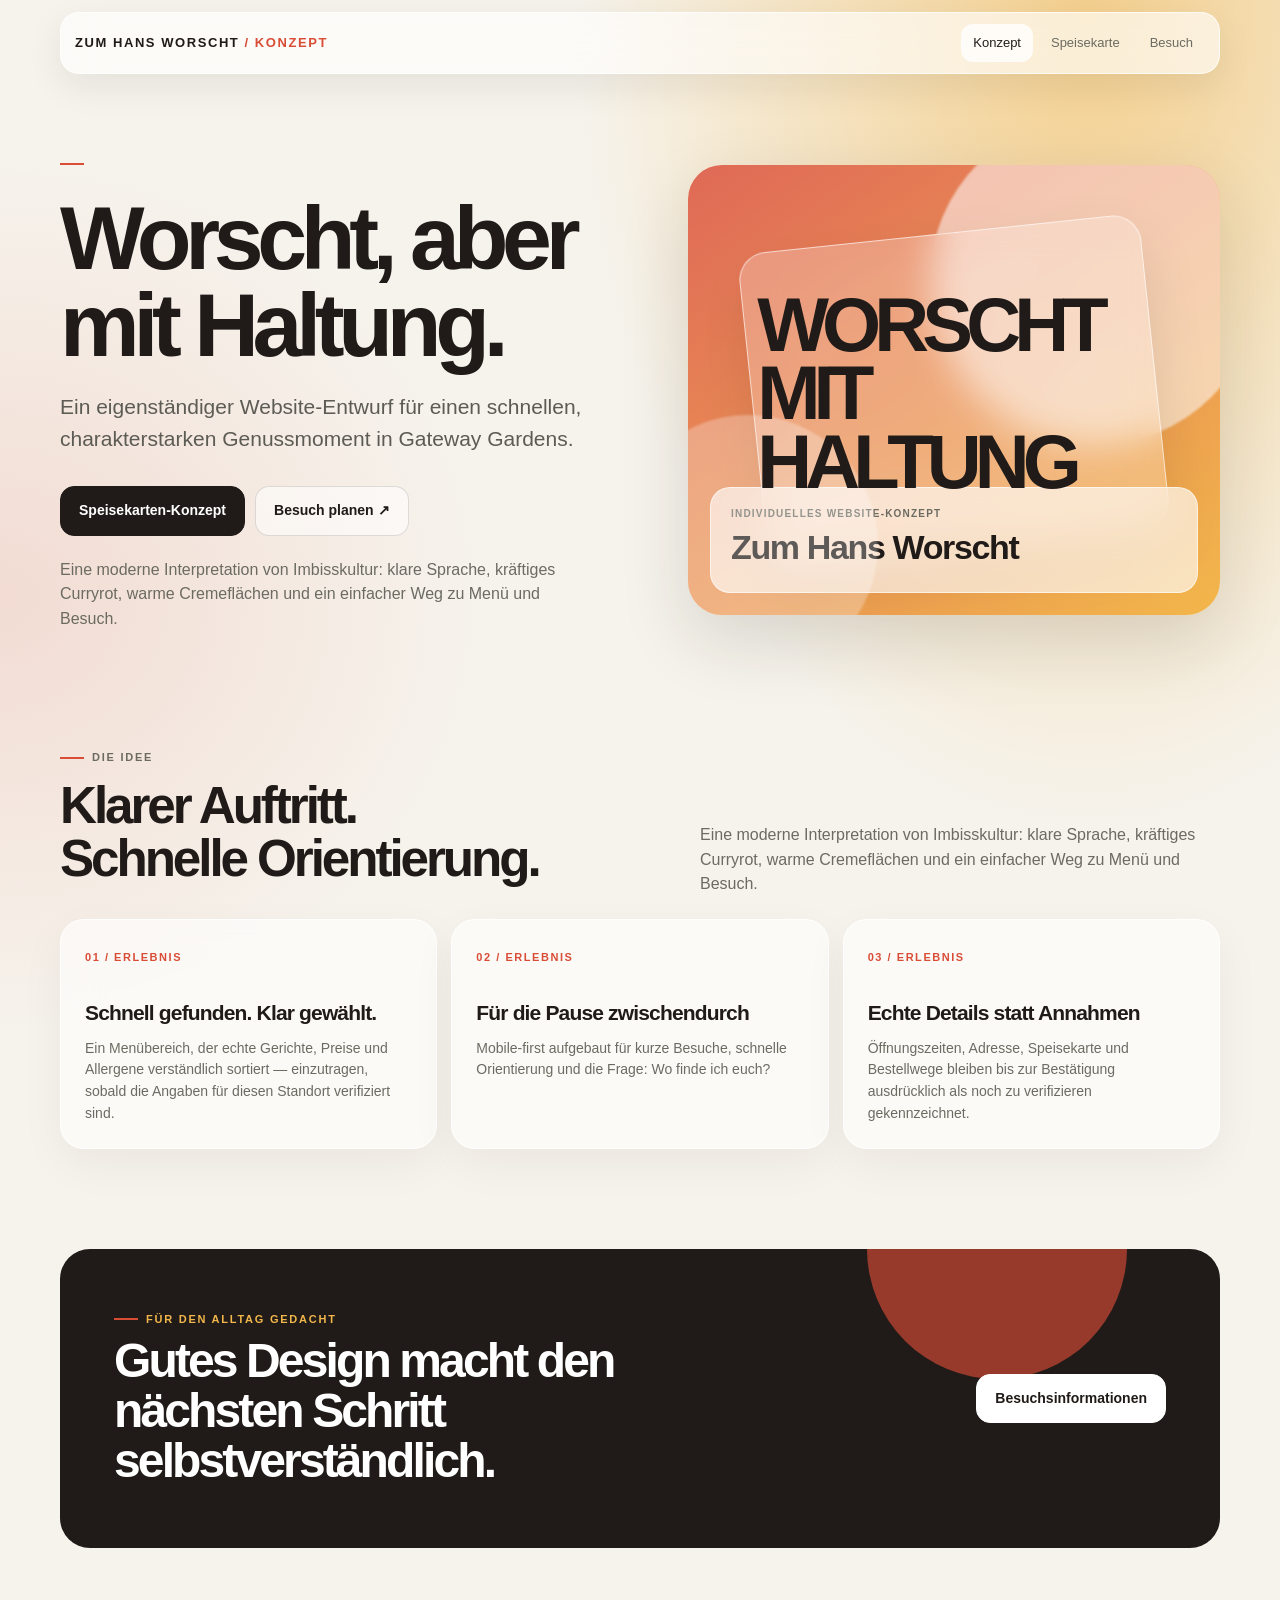
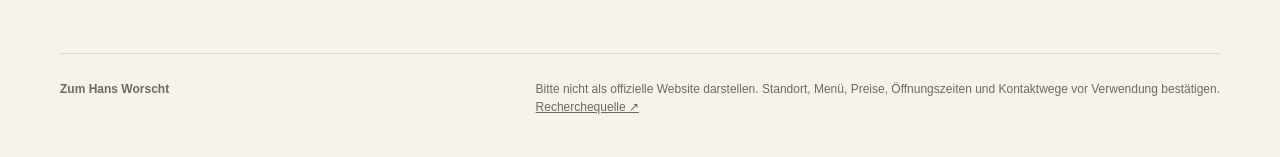
==== commit ddd74cf3: "Remove visible concept labels for client presentation" ====
--- a/index.html
+++ b/index.html
@@ -1 +1 @@
-<!doctype html><html lang="de"><head><meta charset="utf-8"><meta name="viewport" content="width=device-width, initial-scale=1"><meta name="description" content="Ein eigenständiger Website-Entwurf für einen schnellen, charakterstarken Genussmoment in Gateway Gardens."><meta name="theme-color" content="#d94c36"><title>Zum Hans Worscht · Konzept · Zum Hans Worscht | PRDXQ Konzept</title><link rel="stylesheet" href="assets/styles.css"></head><body><header class="bar"><a class="brand" href="index.html">Zum Hans Worscht<span style="color:var(--accent)"> / Konzept</span></a><nav class="nav" aria-label="Hauptnavigation"><a href="index.html" aria-current="page">Konzept</a><a href="speisekarte.html" >Speisekarte</a><a href="besuch.html" >Besuch</a></nav></header><main><section class="hero wrap"><div><span class="eyebrow">Unabhängiger PRDXQ-Entwurf · Gateway Gardens</span><h1>Worscht, aber mit Haltung.</h1><p class="lead">Ein eigenständiger Website-Entwurf für einen schnellen, charakterstarken Genussmoment in Gateway Gardens.</p><div class="actions"><a class="btn" href="speisekarte.html">Speisekarten-Konzept</a><a class="btn alt" href="besuch.html">Besuch planen ↗</a></div><p class="section-intro" style="margin-top:22px">Eine moderne Interpretation von Imbisskultur: klare Sprache, kräftiges Curryrot, warme Cremeflächen und ein einfacher Weg zu Menü und Besuch.</p></div><div class="visual"><div class="orbit"></div><div class="orbit two"></div><div class="visual-word">WORSCHT<br>MIT<br>HALTUNG</div><div class="orb"></div><div class="stamp"><small>Individuelles Website-Konzept</small><strong>Zum Hans Worscht</strong></div></div></section><section class="section wrap"><div class="section-head"><div><span class="eyebrow">Die Idee</span><h2>Klarer Auftritt.<br>Schnelle Orientierung.</h2></div><p class="section-intro">Eine moderne Interpretation von Imbisskultur: klare Sprache, kräftiges Curryrot, warme Cremeflächen und ein einfacher Weg zu Menü und Besuch.</p></div><div class="cards"><article class="card"><span class="num">01 / ERLEBNIS</span><h3>Schnell gefunden. Klar gewählt.</h3><p>Ein Menübereich, der echte Gerichte, Preise und Allergene verständlich sortiert — einzutragen, sobald die Angaben für diesen Standort verifiziert sind.</p></article><article class="card"><span class="num">02 / ERLEBNIS</span><h3>Für die Pause zwischendurch</h3><p>Mobile-first aufgebaut für kurze Besuche, schnelle Orientierung und die Frage: Wo finde ich euch?</p></article><article class="card"><span class="num">03 / ERLEBNIS</span><h3>Echte Details statt Annahmen</h3><p>Öffnungszeiten, Adresse, Speisekarte und Bestellwege bleiben bis zur Bestätigung ausdrücklich als noch zu verifizieren gekennzeichnet.</p></article></div></section><section class="wrap section"><div class="banner"><div><span class="eyebrow" style="color:var(--secondary)">Für den Alltag gedacht</span><h2>Gutes Design macht den nächsten Schritt selbstverständlich.</h2><p>Dieser Portfolio-Entwurf wurde nicht beauftragt. Offizielle Informationen vor der Verwendung bestätigen.</p></div><div><a class="btn" href="besuch.html">Besuchsinformationen</a></div></div></section></main><footer class="wrap footer"><div><strong>Zum Hans Worscht</strong><br>Unabhängiger Website-Entwurf von PRDXQ.</div><div>Unabhängiger PRDXQ-Entwurf ohne Auftrag oder Freigabe. Bitte nicht als offizielle Website darstellen. Standort, Menü, Preise, Öffnungszeiten und Kontaktwege vor Verwendung bestätigen.<br><a href="https://www.gateway-gardens.de/en/life/" target="_blank" rel="noreferrer">Recherchequelle ↗</a></div></footer></body></html>+<!doctype html><html lang="de"><head><meta charset="utf-8"><meta name="viewport" content="width=device-width, initial-scale=1"><meta name="description" content="Ein eigenständiger Website-Entwurf für einen schnellen, charakterstarken Genussmoment in Gateway Gardens."><meta name="theme-color" content="#d94c36"><title>Zum Hans Worscht · Zum Hans Worscht | </title><link rel="stylesheet" href="assets/styles.css"></head><body><header class="bar"><a class="brand" href="index.html">Zum Hans Worscht<span style="color:var(--accent)"> / Konzept</span></a><nav class="nav" aria-label="Hauptnavigation"><a href="index.html" aria-current="page">Konzept</a><a href="speisekarte.html" >Speisekarte</a><a href="besuch.html" >Besuch</a></nav></header><main><section class="hero wrap"><div><span class="eyebrow"></span><h1>Worscht, aber mit Haltung.</h1><p class="lead">Ein eigenständiger Website-Entwurf für einen schnellen, charakterstarken Genussmoment in Gateway Gardens.</p><div class="actions"><a class="btn" href="speisekarte.html">Speisekarten-Konzept</a><a class="btn alt" href="besuch.html">Besuch planen ↗</a></div><p class="section-intro" style="margin-top:22px">Eine moderne Interpretation von Imbisskultur: klare Sprache, kräftiges Curryrot, warme Cremeflächen und ein einfacher Weg zu Menü und Besuch.</p></div><div class="visual"><div class="orbit"></div><div class="orbit two"></div><div class="visual-word">WORSCHT<br>MIT<br>HALTUNG</div><div class="orb"></div><div class="stamp"><small>Individuelles Website-Konzept</small><strong>Zum Hans Worscht</strong></div></div></section><section class="section wrap"><div class="section-head"><div><span class="eyebrow">Die Idee</span><h2>Klarer Auftritt.<br>Schnelle Orientierung.</h2></div><p class="section-intro">Eine moderne Interpretation von Imbisskultur: klare Sprache, kräftiges Curryrot, warme Cremeflächen und ein einfacher Weg zu Menü und Besuch.</p></div><div class="cards"><article class="card"><span class="num">01 / ERLEBNIS</span><h3>Schnell gefunden. Klar gewählt.</h3><p>Ein Menübereich, der echte Gerichte, Preise und Allergene verständlich sortiert — einzutragen, sobald die Angaben für diesen Standort verifiziert sind.</p></article><article class="card"><span class="num">02 / ERLEBNIS</span><h3>Für die Pause zwischendurch</h3><p>Mobile-first aufgebaut für kurze Besuche, schnelle Orientierung und die Frage: Wo finde ich euch?</p></article><article class="card"><span class="num">03 / ERLEBNIS</span><h3>Echte Details statt Annahmen</h3><p>Öffnungszeiten, Adresse, Speisekarte und Bestellwege bleiben bis zur Bestätigung ausdrücklich als noch zu verifizieren gekennzeichnet.</p></article></div></section><section class="wrap section"><div class="banner"><div><span class="eyebrow" style="color:var(--secondary)">Für den Alltag gedacht</span><h2>Gutes Design macht den nächsten Schritt selbstverständlich.</h2></div><div><a class="btn" href="besuch.html">Besuchsinformationen</a></div></div></section></main><footer class="wrap footer"><div><strong>Zum Hans Worscht</strong><br></div><div> Bitte nicht als offizielle Website darstellen. Standort, Menü, Preise, Öffnungszeiten und Kontaktwege vor Verwendung bestätigen.<br><a href="https://www.gateway-gardens.de/en/life/" target="_blank" rel="noreferrer">Recherchequelle ↗</a></div></footer></body></html>
